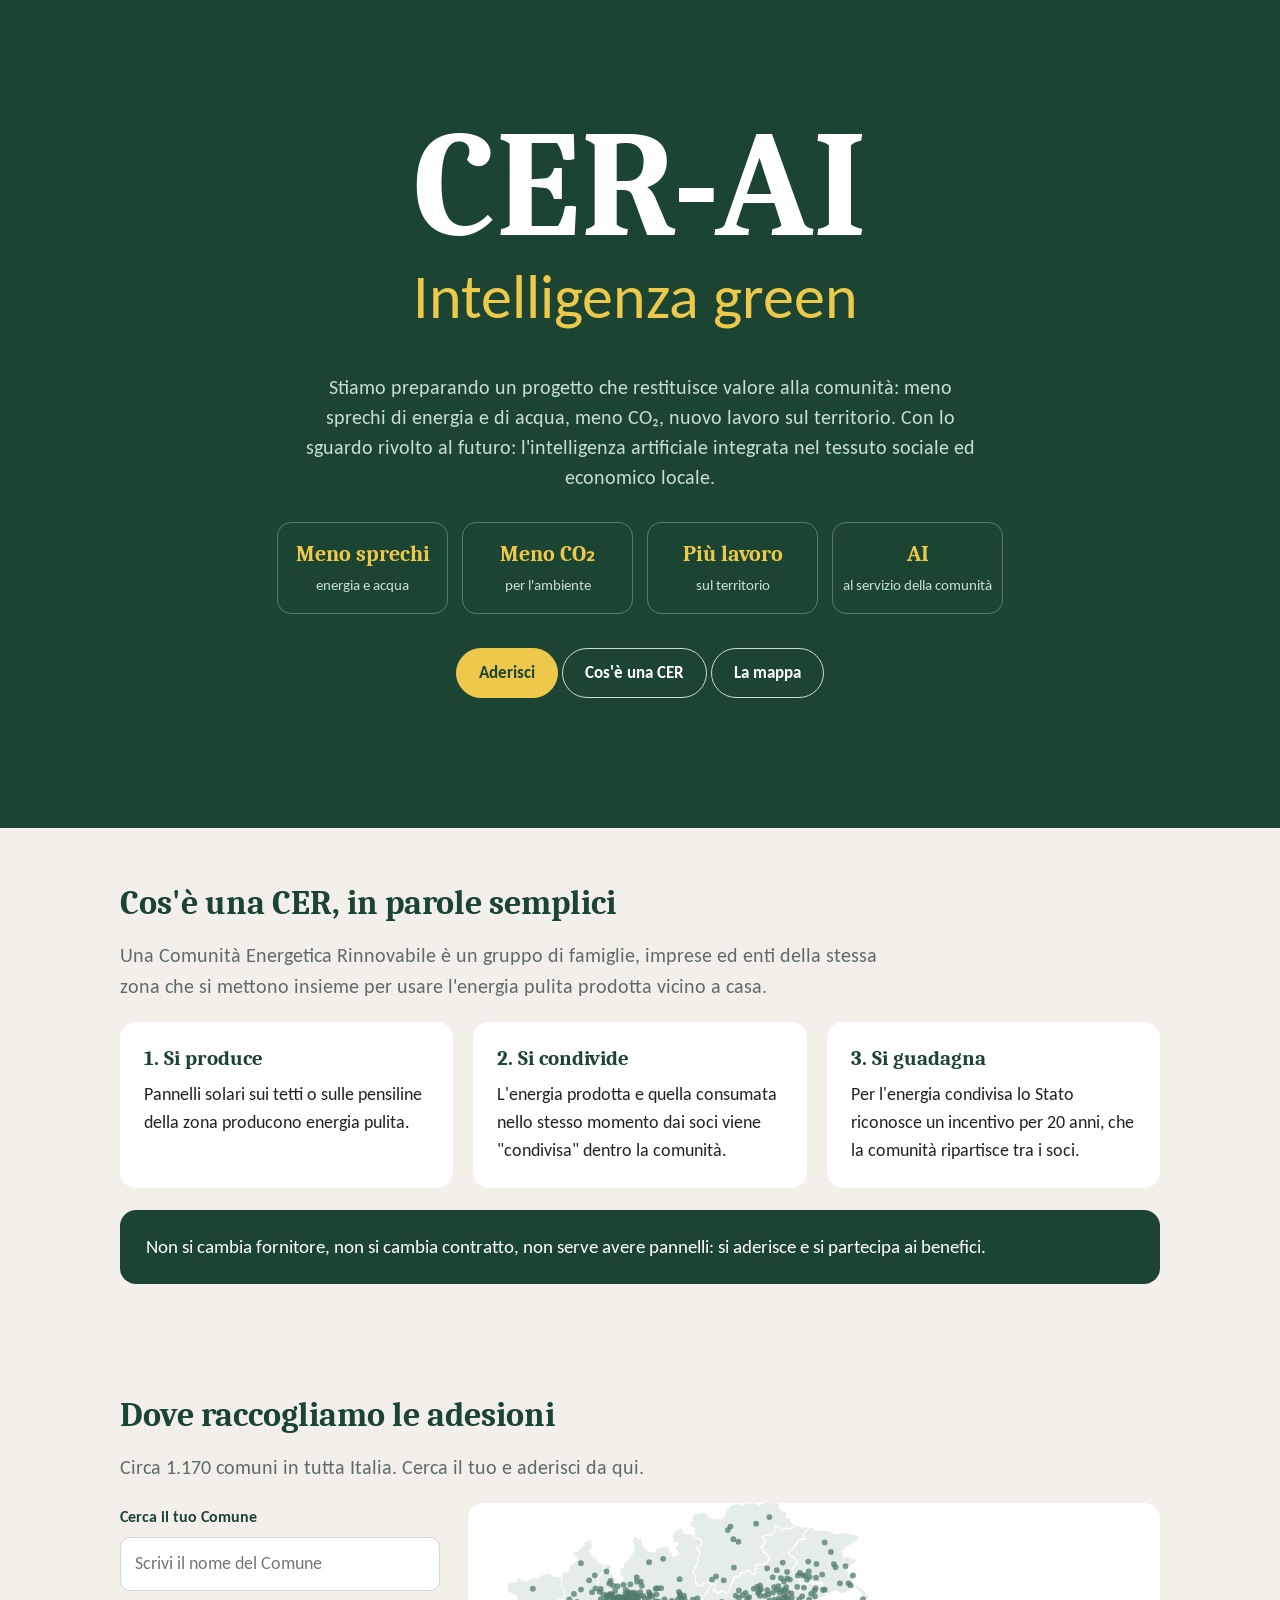
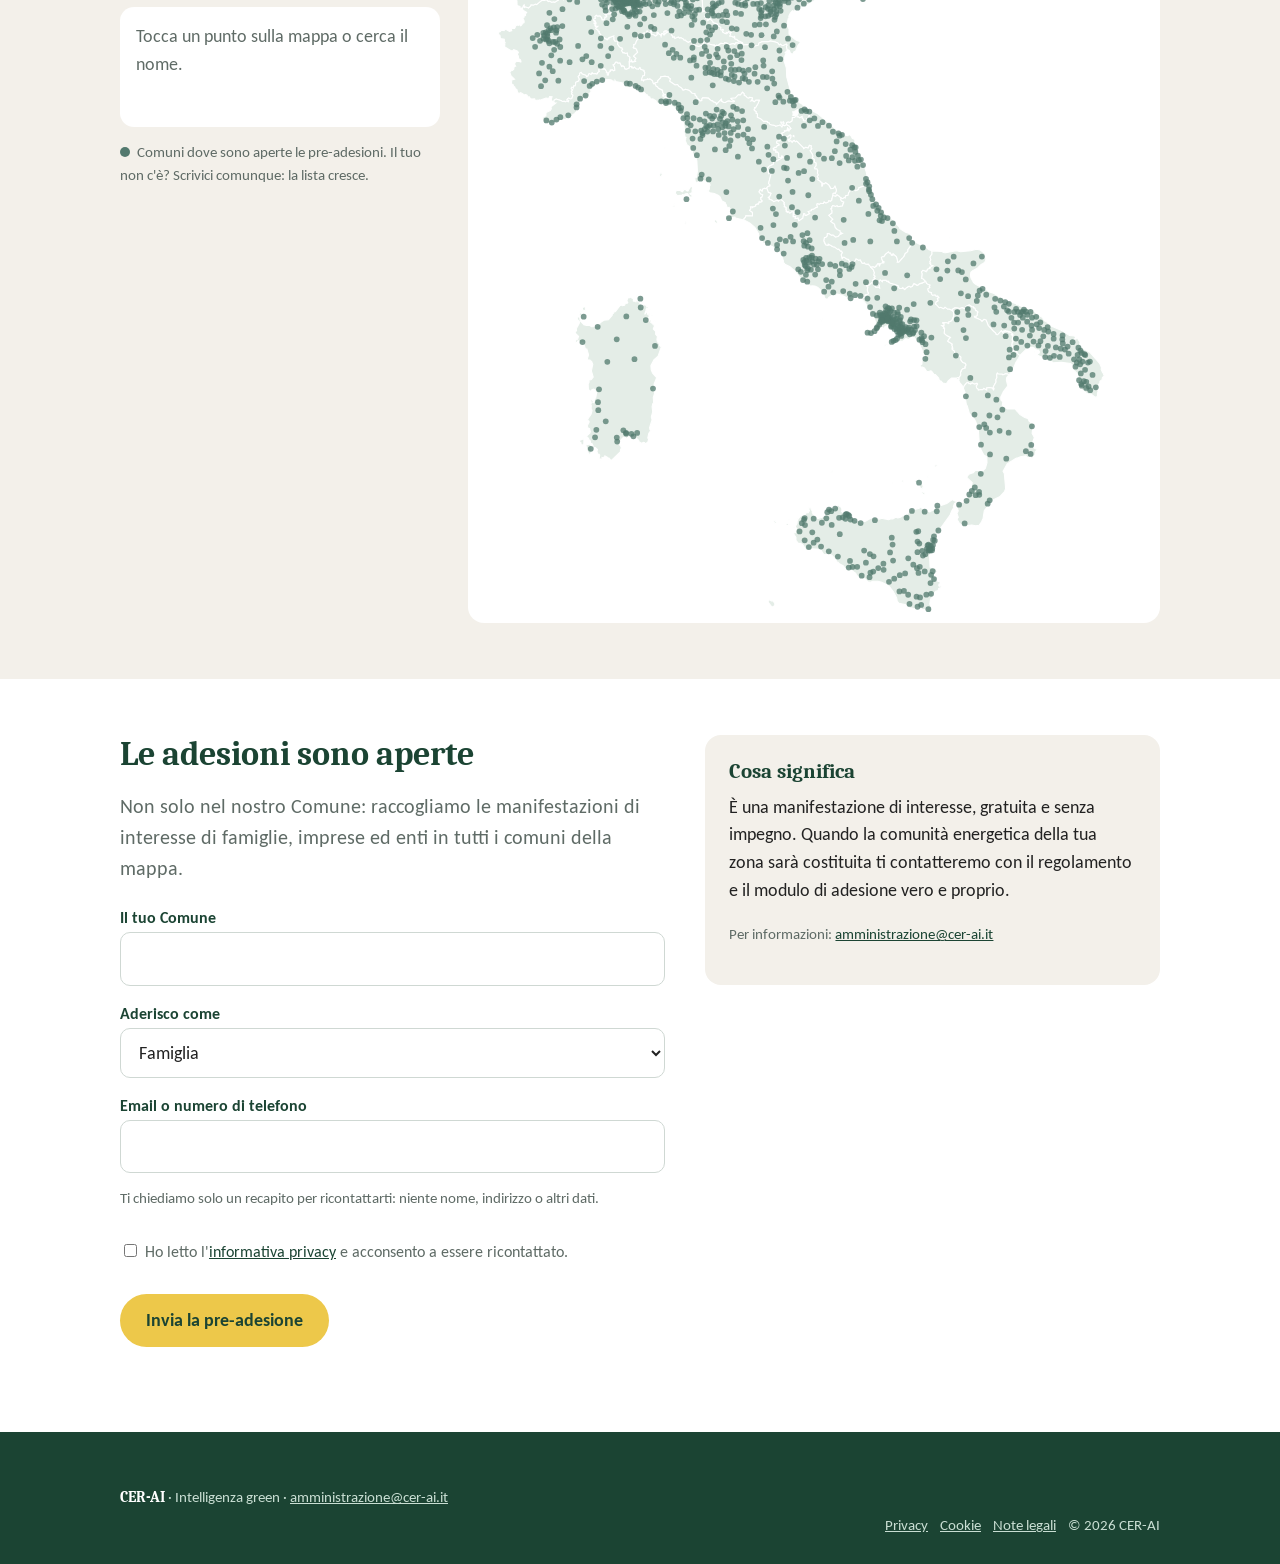
==== index.html @ dd2cf0e2 "Pagina di prelancio CER-AI con mappa e pre-adesione Co-Authored-By: Claude Opus 5.5 <noreply@anthrop" ====
<!doctype html>
<html lang="it">
<head>
<meta charset="utf-8">
<meta name="viewport" content="width=device-width, initial-scale=1">
<title>CER-AI · Intelligenza green</title>
<meta name="description" content="CER-AI · Intelligenza green: meno sprechi di energia e acqua, meno CO₂, lavoro sul territorio e intelligenza artificiale al servizio della comunità. Presto online.">
<link rel="stylesheet" href="style.css">
<link rel="icon" href="data:image/svg+xml,%3Csvg xmlns='http://www.w3.org/2000/svg' viewBox='0 0 64 64'%3E%3Crect width='64' height='64' rx='12' fill='%231B4433'/%3E%3Ctext x='32' y='42' font-family='Georgia' font-weight='700' font-size='26' fill='%23fff' text-anchor='middle'%3ECA%3C/text%3E%3C/svg%3E">
</head>
<body class="home">
<main><div>
<a class="brand" href="index.html"><b>CER-AI</b><span>Intelligenza green</span></a>
<p class="teaser">Stiamo preparando un progetto che restituisce valore alla comunità: meno sprechi di energia e di acqua, meno CO₂, nuovo lavoro sul territorio. Con lo sguardo rivolto al futuro: l'intelligenza artificiale integrata nel tessuto sociale ed economico locale.</p>
<div class="pillars">
<div><b>Meno sprechi</b><span>energia e acqua</span></div>
<div><b>Meno CO₂</b><span>per l'ambiente</span></div>
<div><b>Più lavoro</b><span>sul territorio</span></div>
<div><b>AI</b><span>al servizio della comunità</span></div>
</div>
<p style="margin-top:34px"><a class="pill on" href="#aderisci">Aderisci</a> <a class="pill" href="#cer">Cos'è una CER</a> <a class="pill" href="#mappa">La mappa</a></p>
</div></main>
<section id="cer" class="alt"><div class="wrap">
<h2 style="margin-top:0">Cos'è una CER, in parole semplici</h2>
<p class="lead">Una Comunità Energetica Rinnovabile è un gruppo di famiglie, imprese ed enti della stessa zona che si mettono insieme per usare l'energia pulita prodotta vicino a casa.</p>
<div class="grid3">
<div class="card"><h3>1. Si produce</h3>Pannelli solari sui tetti o sulle pensiline della zona producono energia pulita.</div>
<div class="card"><h3>2. Si condivide</h3>L'energia prodotta e quella consumata nello stesso momento dai soci viene "condivisa" dentro la comunità.</div>
<div class="card"><h3>3. Si guadagna</h3>Per l'energia condivisa lo Stato riconosce un incentivo per 20 anni, che la comunità ripartisce tra i soci.</div>
</div>
<div class="band">Non si cambia fornitore, non si cambia contratto, non serve avere pannelli: si aderisce e si partecipa ai benefici.</div>
</div></section>
<section id="mappa" class="alt"><div class="wrap">
<h2 style="margin-top:0">Dove raccogliamo le adesioni</h2>
<p class="lead">Circa 1.170 comuni in tutta Italia. Cerca il tuo e aderisci da qui.</p>
<div class="mapbox">
<div class="mapside">
<label for="cerca">Cerca il tuo Comune</label>
<input id="cerca" list="lista-comuni" placeholder="Scrivi il nome del Comune" autocomplete="off">
<datalist id="lista-comuni"></datalist>
<div id="esito" class="esito">Tocca un punto sulla mappa o cerca il nome.</div>
<p class="small" style="margin-top:14px"><span class="dot"></span> Comuni dove sono aperte le pre-adesioni. Il tuo non c'è? Scrivici comunque: la lista cresce.</p>
</div>
<svg id="italia" viewBox="40 20 860 1050" role="img" aria-label="Mappa dei comuni dove sono aperte le pre-adesioni"></svg>
</div>
</div></section>
<section id="aderisci"><div class="wrap contact">
<div>
<h2 style="margin-top:0">Le adesioni sono aperte</h2>
<p class="lead">Non solo nel nostro Comune: raccogliamo le manifestazioni di interesse di famiglie, imprese ed enti in tutti i comuni della mappa.</p>
<form id="adesioni" name="adesioni">
<div><label for="comune">Il tuo Comune</label><input id="comune" name="comune" required list="lista-comuni" autocomplete="off"></div>
<div><label for="tipo">Aderisco come</label><select id="tipo" name="tipo"><option>Famiglia</option><option>Impresa</option><option>Ente pubblico</option><option>Condominio</option><option>Altro</option></select></div>
<div><label for="contatto">Email o numero di telefono</label><input id="contatto" name="contatto" required pattern="^([^@\s]+@[^@\s]+\.[^@\s]+|\+?[0-9 ]{8,16})$" title="Inserisci un indirizzo email oppure un numero di telefono"></div>
<p class="small">Ti chiediamo solo un recapito per ricontattarti: niente nome, indirizzo o altri dati.</p>
<p class="small"><label style="font-weight:400;color:inherit"><input type="checkbox" name="privacy" required style="width:auto;margin-right:8px">Ho letto l'<a href="privacy.html">informativa privacy</a> e acconsento a essere ricontattato.</label></p>
<div><button class="btn" type="submit">Invia la pre-adesione</button></div>
<p id="esito-invio" class="small" aria-live="polite"></p>
</form>
</div>
<div><div class="card"><h3>Cosa significa</h3><p>È una manifestazione di interesse, gratuita e senza impegno. Quando la comunità energetica della tua zona sarà costituita ti contatteremo con il regolamento e il modulo di adesione vero e proprio.</p><p class="small">Per informazioni: <a href="mailto:amministrazione@cer-ai.it">amministrazione@cer-ai.it</a></p></div></div>
</div></section>
<footer><div class="wrap">
<div><b style="color:#fff;font-family:Caladea,Georgia,serif">CER-AI</b> · Intelligenza green · <a href="mailto:amministrazione@cer-ai.it">amministrazione@cer-ai.it</a></div>
<nav><a href="privacy.html">Privacy</a> <a href="cookie.html">Cookie</a> <a href="note-legali.html">Note legali</a><span>© 2026 CER-AI</span></nav>
</div></footer>
<script src="mappa.js" defer></script></body>
</html>
---- style.css ----
@font-face{font-family:Caladea;src:url(fonts/Caladea-Bold.ttf) format("truetype");font-weight:700;font-display:swap}
@font-face{font-family:Carlito;src:url(fonts/Carlito-Regular.ttf) format("truetype");font-weight:400;font-display:swap}
@font-face{font-family:Carlito;src:url(fonts/Carlito-Bold.ttf) format("truetype");font-weight:700;font-display:swap}
:root{--verde:#1B4433;--verde-medio:#52796E;--giallo:#EDC84A;--crema:#F3F0EA;--chiaro:#C9DED3;--ink:#222;--grigio:#5f6b66}
*{box-sizing:border-box}
html{scroll-behavior:smooth}
body{margin:0;background:#fff;color:var(--ink);font-family:Carlito,"Segoe UI",Arial,sans-serif;font-size:18px;line-height:1.55;min-height:100vh;display:flex;flex-direction:column}
main{flex:1}
a{color:var(--verde)}
.wrap{max-width:1080px;margin:0 auto;padding:0 20px}
h1,h2,h3{font-family:Caladea,Georgia,serif;color:var(--verde);line-height:1.15;margin:0 0 .5em}
h1{font-size:clamp(32px,5vw,50px)}
h2{font-size:clamp(26px,3.6vw,34px);margin-top:1.2em}
h3{font-size:21px}
p{margin:0 0 1em}
.lead{color:var(--grigio);font-size:20px;max-width:760px}

/* marchio: nome e slogan della stessa larghezza */
.brand{display:inline-flex;flex-direction:column;text-decoration:none;line-height:1}
.brand b{font-family:Caladea,Georgia,serif;color:#fff;letter-spacing:.5px}
.brand span{color:var(--giallo)}
.brand.sm b{font-size:30px}
.brand.sm span{font-size:12.4px;margin-top:2px}

/* home */
.home{background:#fff;display:flex;flex-direction:column;min-height:100vh}
.home main{background:var(--verde);color:var(--chiaro);display:flex;align-items:center;justify-content:center;text-align:center;padding:70px 20px;min-height:92vh}
.home .brand b{font-size:clamp(76px,15vw,150px)}
.home .brand span{font-size:clamp(31px,6.2vw,62px);margin-top:4px}
.home .brand{align-items:flex-start}
.home nav{margin-top:56px;display:flex;flex-wrap:wrap;gap:12px;justify-content:center}
.pill{display:inline-block;border:1.5px solid var(--chiaro);color:#fff;text-decoration:none;padding:11px 22px;border-radius:999px;font-weight:700;font-size:17px}
.pill:hover,.pill.on{background:var(--giallo);border-color:var(--giallo);color:var(--verde)}

/* pagine interne */
header.top{background:var(--verde)}
header.top .wrap{display:flex;align-items:center;justify-content:space-between;gap:16px;padding-top:16px;padding-bottom:16px}
header.top nav{display:flex;flex-wrap:wrap;gap:6px 18px}
header.top nav a{color:var(--chiaro);text-decoration:none;font-size:16px}
header.top nav a:hover,header.top nav a.on{color:var(--giallo)}
.menu-btn{display:none;background:none;border:1.5px solid var(--chiaro);color:#fff;border-radius:8px;padding:6px 12px;font:inherit;font-size:15px}
.hero{background:var(--verde);color:var(--chiaro);padding:30px 0 56px}
.hero h1{color:#fff}
.hero .tag{color:var(--giallo);font-weight:700;letter-spacing:.08em;text-transform:uppercase;font-size:14px;margin-bottom:8px}
section{padding:56px 0}
section.alt{background:var(--crema)}
.grid3{display:grid;grid-template-columns:repeat(3,1fr);gap:20px}
.grid4{display:grid;grid-template-columns:repeat(4,1fr);gap:18px}
.grid2{display:grid;grid-template-columns:repeat(2,1fr);gap:22px}
.card{background:var(--crema);border-radius:16px;padding:24px}
section.alt .card{background:#fff}
.card ul{margin:0;padding-left:18px}
.band{background:var(--verde);color:#fff;border-radius:16px;padding:22px 26px;margin-top:22px;font-size:19px}
.flow{display:grid;grid-template-columns:1fr auto 1fr auto 1fr;gap:12px;align-items:center;margin-bottom:16px}
.node{border-radius:14px;padding:18px;text-align:center;min-height:118px;display:flex;flex-direction:column;justify-content:center}
.node b{font-family:Caladea,Georgia,serif;font-size:20px;display:block;margin-bottom:4px}
.n1{background:var(--verde-medio);color:#fff}.n2{background:var(--giallo);color:var(--verde)}.n3{background:var(--verde);color:#fff}.n3 b{color:var(--giallo)}
.arrow{color:var(--verde-medio);font-size:28px;font-weight:700;text-align:center}
.stat b{display:block;font-family:Caladea,Georgia,serif;font-size:40px;color:var(--verde)}
.stat span{color:var(--grigio)}
.steps{counter-reset:s;display:grid;grid-template-columns:repeat(2,1fr);gap:22px 40px}
.step{display:flex;gap:16px;align-items:flex-start}
.step:before{counter-increment:s;content:counter(s);flex:0 0 46px;height:46px;border-radius:50%;background:var(--giallo);color:var(--verde);font-weight:700;font-size:20px;display:flex;align-items:center;justify-content:center}
.step p{margin:2px 0 0;color:var(--grigio)}
.btn{display:inline-block;background:var(--giallo);color:var(--verde);font-weight:700;padding:13px 26px;border-radius:999px;text-decoration:none;border:0;cursor:pointer;font:inherit;font-weight:700}
form{display:grid;gap:14px;max-width:640px}
label{font-weight:700;font-size:16px;color:var(--verde)}
input,textarea,select{width:100%;font:inherit;padding:12px 14px;border:1px solid #cfd8d3;border-radius:10px;background:#fff;color:var(--ink)}
textarea{min-height:130px}
.hidden{display:none}
.contact{display:grid;grid-template-columns:1.2fr 1fr;gap:40px}
.small{font-size:15px;color:var(--grigio)}
.legal h2{font-size:24px}
.legal{max-width:820px}

footer{background:var(--verde);color:var(--chiaro);padding:26px 0;font-size:15px}

footer .wrap{display:flex;justify-content:space-between;gap:12px 20px;flex-wrap:wrap;align-items:center}
footer a{color:var(--chiaro)}
footer a:hover{color:var(--giallo)}
footer nav{display:flex;gap:16px;flex-wrap:wrap}

@media (max-width:860px){
  .grid3,.grid4,.grid2,.steps,.contact{grid-template-columns:1fr}
  .flow{grid-template-columns:1fr}
  .arrow{transform:rotate(90deg)}
  header.top nav{display:none;width:100%;flex-direction:column;gap:10px;padding-top:12px}
  header.top nav.open{display:flex}
  header.top .wrap{flex-wrap:wrap}
  .menu-btn{display:block}
  section{padding:44px 0}
}

.home .teaser{max-width:680px;margin:44px auto 0;font-size:20px;color:var(--chiaro);line-height:1.5}
.home .pillars{display:grid;grid-template-columns:repeat(4,1fr);gap:14px;max-width:760px;margin:30px auto 0}
.home .pillars div{border:1px solid rgba(201,222,211,.35);border-radius:14px;padding:14px 10px}
.home .pillars b{display:block;font-family:Caladea,Georgia,serif;color:var(--giallo);font-size:22px}
.home .pillars span{font-size:15px;color:var(--chiaro)}
.home .soon{margin:34px 0 14px;font-size:22px;color:#fff}
@media (max-width:860px){.home .pillars{grid-template-columns:repeat(2,1fr)}.home .teaser{font-size:18px}}

/* mappa */
.mapbox{display:grid;grid-template-columns:320px 1fr;gap:28px;align-items:start}
.mapside input{margin-top:6px}
.esito{margin-top:16px;background:#fff;border-radius:14px;padding:16px;min-height:120px;color:var(--grigio)}
.esito b{display:block;font-family:Caladea,Georgia,serif;font-size:24px;color:var(--verde)}
.esito span{display:block;margin:4px 0 14px;font-size:15px}
#italia{width:100%;max-height:720px;background:#fff;border-radius:16px}
#italia .reg{fill:#E4EDE7;stroke:#fff;stroke-width:1.5}
#italia .pt{fill:var(--verde-medio);opacity:.75;cursor:pointer;transition:r .15s}
#italia .pt:hover{fill:var(--verde);opacity:1}
#italia .pt.on{fill:var(--giallo);stroke:var(--verde);stroke-width:2.5;opacity:1;r:9}
.dot{display:inline-block;width:10px;height:10px;border-radius:50%;background:var(--verde-medio);margin-right:4px}
@media (max-width:860px){.mapbox{grid-template-columns:1fr}#italia{max-height:520px}}
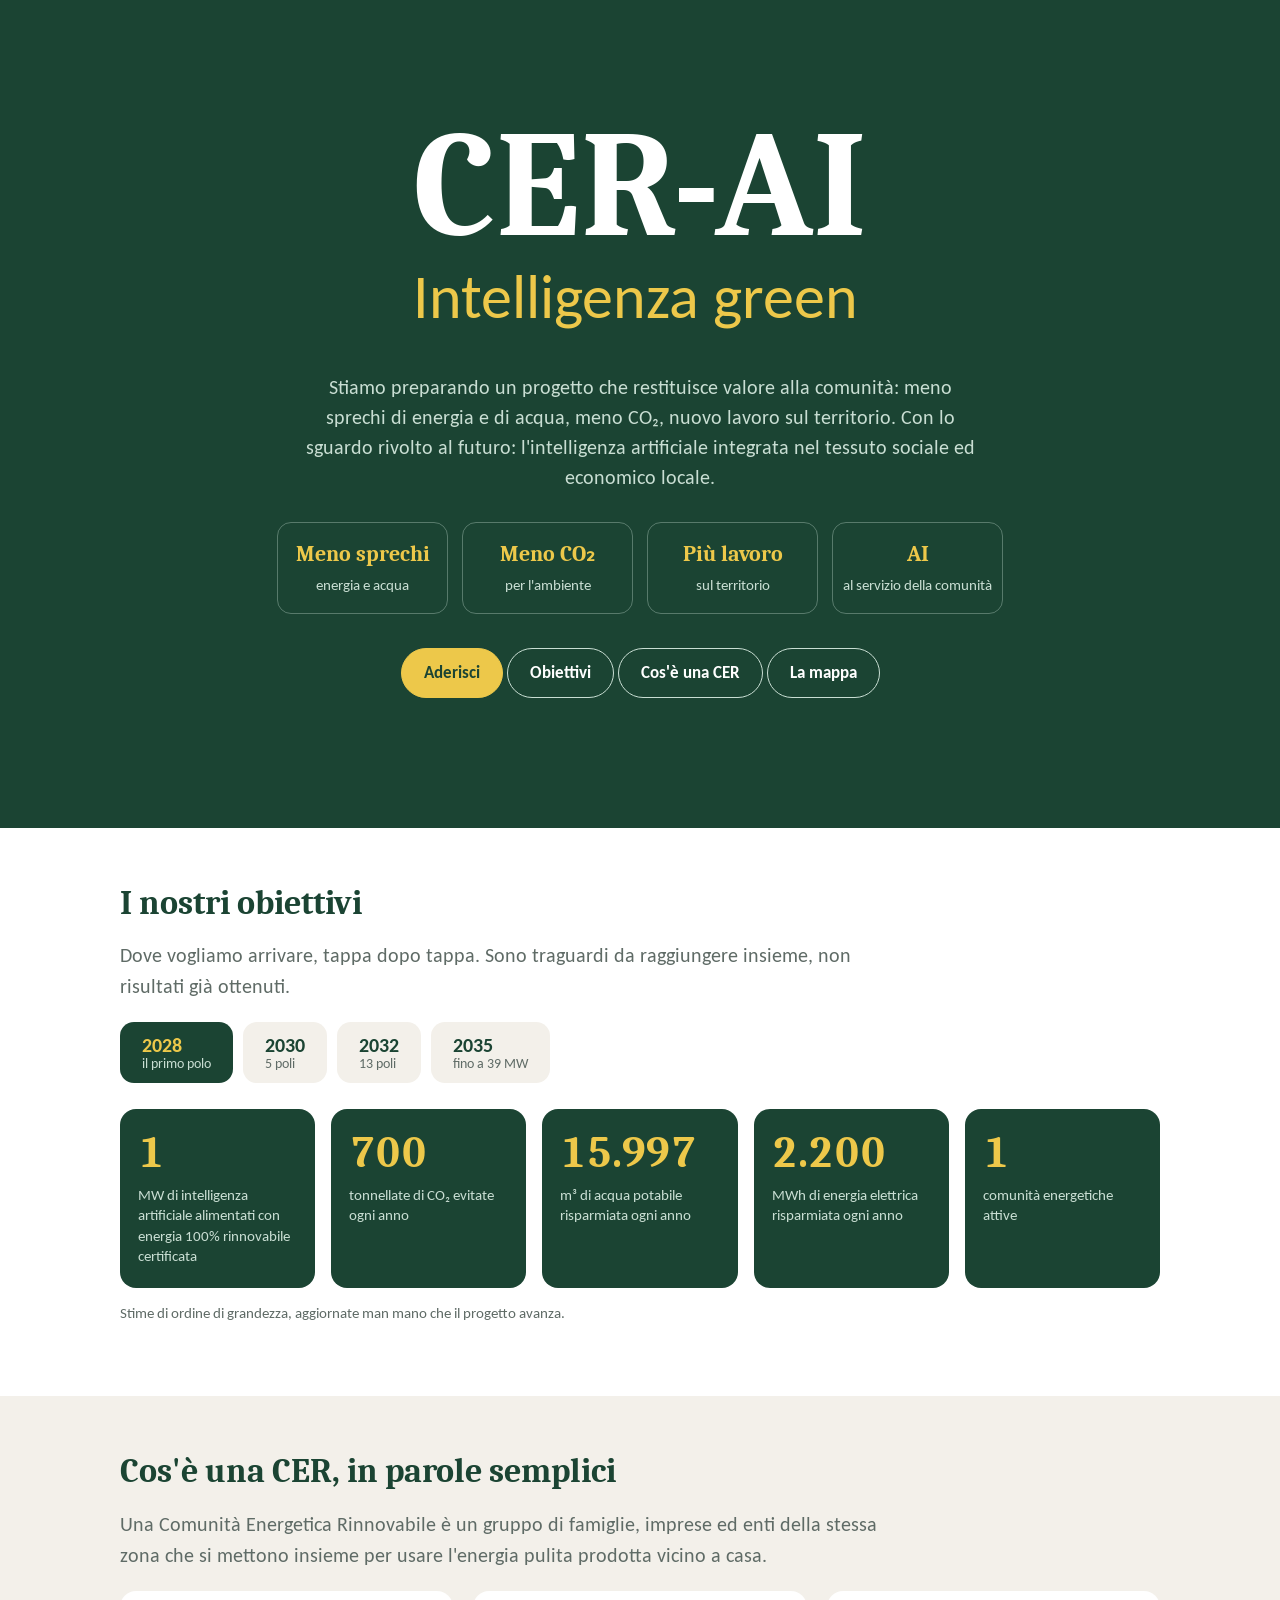
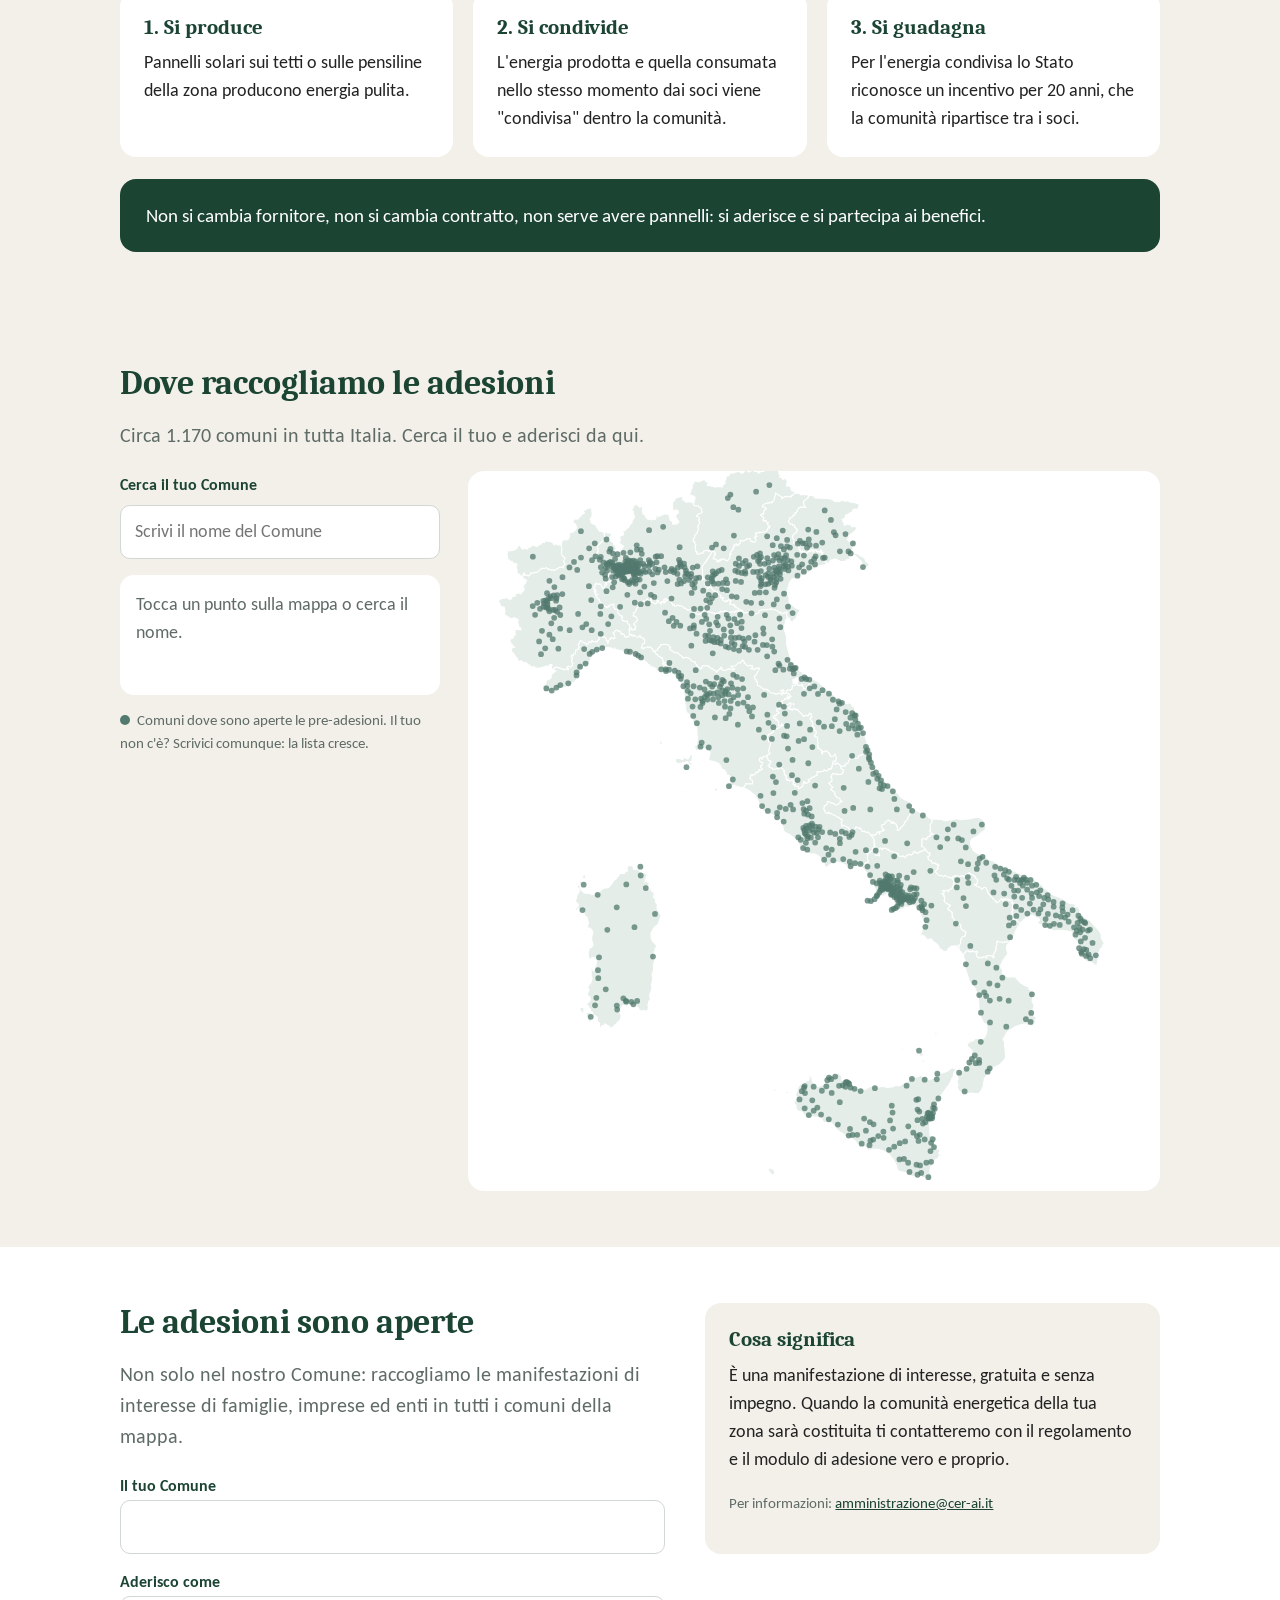
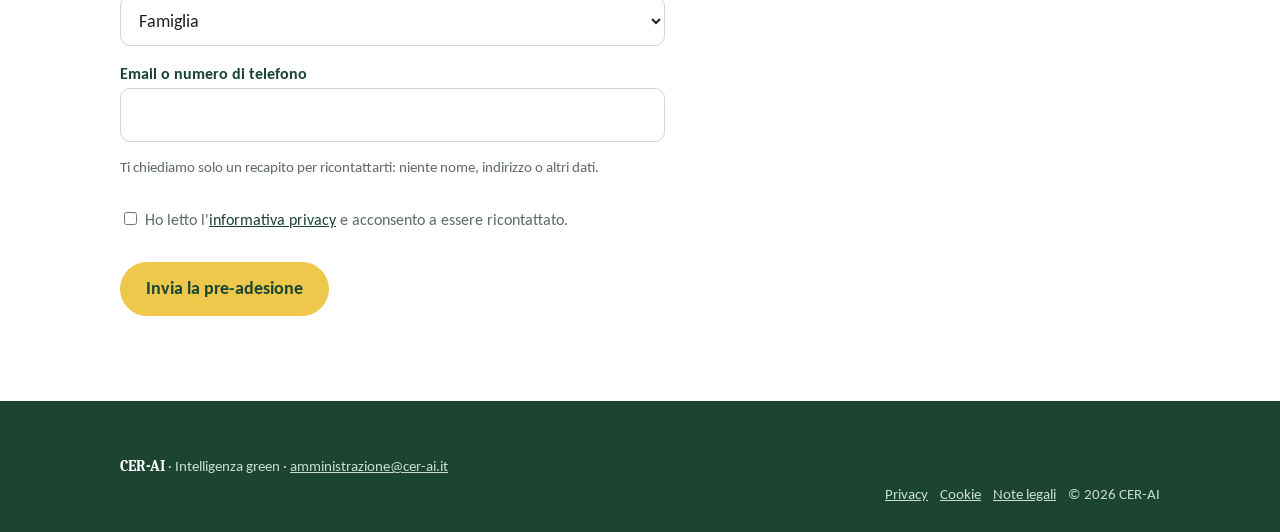
==== commit 11fc5b20: "Sezione obiettivi con contatori per tappe Co-Authored-By: Claude Opus 5.5 <noreply@anthropic.com> Cl" ====
--- a/index.html
+++ b/index.html
@@ -18,8 +18,26 @@
 <div><b>Più lavoro</b><span>sul territorio</span></div>
 <div><b>AI</b><span>al servizio della comunità</span></div>
 </div>
-<p style="margin-top:34px"><a class="pill on" href="#aderisci">Aderisci</a> <a class="pill" href="#cer">Cos'è una CER</a> <a class="pill" href="#mappa">La mappa</a></p>
+<p style="margin-top:34px"><a class="pill on" href="#aderisci">Aderisci</a> <a class="pill" href="#obiettivi">Obiettivi</a> <a class="pill" href="#cer">Cos'è una CER</a> <a class="pill" href="#mappa">La mappa</a></p>
 </div></main>
+<section id="obiettivi"><div class="wrap">
+<h2 style="margin-top:0">I nostri obiettivi</h2>
+<p class="lead">Dove vogliamo arrivare, tappa dopo tappa. Sono traguardi da raggiungere insieme, non risultati già ottenuti.</p>
+<div class="tappe" role="tablist" aria-label="Tappe">
+<button role="tab" data-t="0" class="on">2028<span>il primo polo</span></button>
+<button role="tab" data-t="1">2030<span>5 poli</span></button>
+<button role="tab" data-t="2">2032<span>13 poli</span></button>
+<button role="tab" data-t="3">2035<span>fino a 39 MW</span></button>
+</div>
+<div class="counters">
+<div class="ctr"><b data-v="1,5,13,39">1</b><span>MW di intelligenza artificiale alimentati con energia 100% rinnovabile certificata</span></div>
+<div class="ctr"><b data-v="700,3400,8800,20400">700</b><span>tonnellate di CO₂ evitate ogni anno</span></div>
+<div class="ctr"><b data-v="16000,80000,209000,627000">16.000</b><span>m³ di acqua potabile risparmiata ogni anno</span></div>
+<div class="ctr"><b data-v="2200,11200,29000,87100">2.200</b><span>MWh di energia elettrica risparmiata ogni anno</span></div>
+<div class="ctr"><b data-v="1,5,13,13">1</b><span>comunità energetiche attive</span></div>
+</div>
+<p class="small">Stime di ordine di grandezza, aggiornate man mano che il progetto avanza.</p>
+</div></section>
 <section id="cer" class="alt"><div class="wrap">
 <h2 style="margin-top:0">Cos'è una CER, in parole semplici</h2>
 <p class="lead">Una Comunità Energetica Rinnovabile è un gruppo di famiglie, imprese ed enti della stessa zona che si mettono insieme per usare l'energia pulita prodotta vicino a casa.</p>
--- a/style.css
+++ b/style.css
@@ -112,3 +112,15 @@
 #italia .pt.on{fill:var(--giallo);stroke:var(--verde);stroke-width:2.5;opacity:1;r:9}
 .dot{display:inline-block;width:10px;height:10px;border-radius:50%;background:var(--verde-medio);margin-right:4px}
 @media (max-width:860px){.mapbox{grid-template-columns:1fr}#italia{max-height:520px}}
+
+/* obiettivi */
+.tappe{display:flex;flex-wrap:wrap;gap:10px;margin:8px 0 26px}
+.tappe button{font:inherit;font-weight:700;font-size:20px;color:var(--verde);background:var(--crema);border:2px solid transparent;border-radius:14px;padding:10px 20px;cursor:pointer;text-align:left;line-height:1.1}
+.tappe button span{display:block;font-weight:400;font-size:14px;color:var(--grigio)}
+.tappe button.on{background:var(--verde);color:var(--giallo)}
+.tappe button.on span{color:var(--chiaro)}
+.counters{display:grid;grid-template-columns:repeat(5,1fr);gap:16px;margin-bottom:14px}
+.ctr{background:var(--verde);color:var(--chiaro);border-radius:16px;padding:22px 18px}
+.ctr b{display:block;font-family:Caladea,Georgia,serif;font-size:clamp(30px,3.4vw,44px);color:var(--giallo);line-height:1.05;font-variant-numeric:tabular-nums}
+.ctr span{display:block;margin-top:8px;font-size:15px;line-height:1.35}
+@media (max-width:860px){.counters{grid-template-columns:repeat(2,1fr)}.counters .ctr:last-child{grid-column:1/-1}}
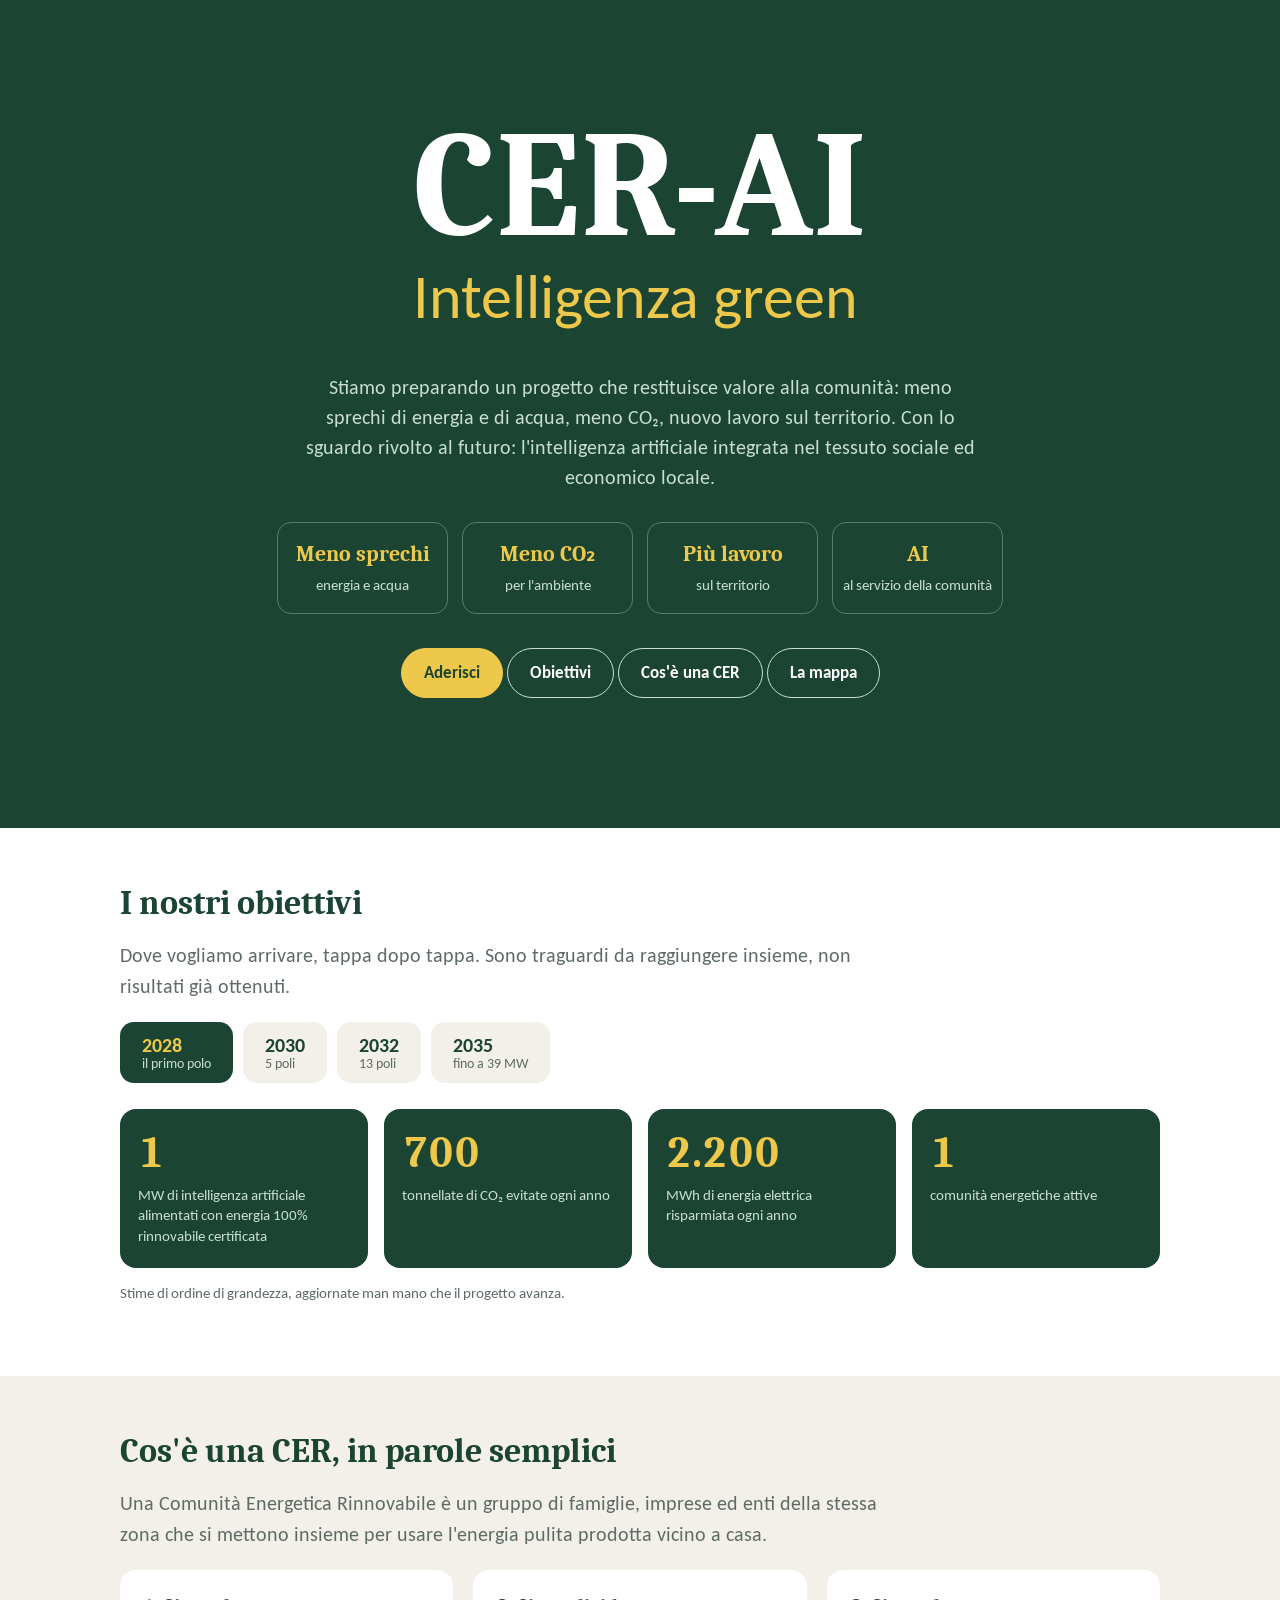
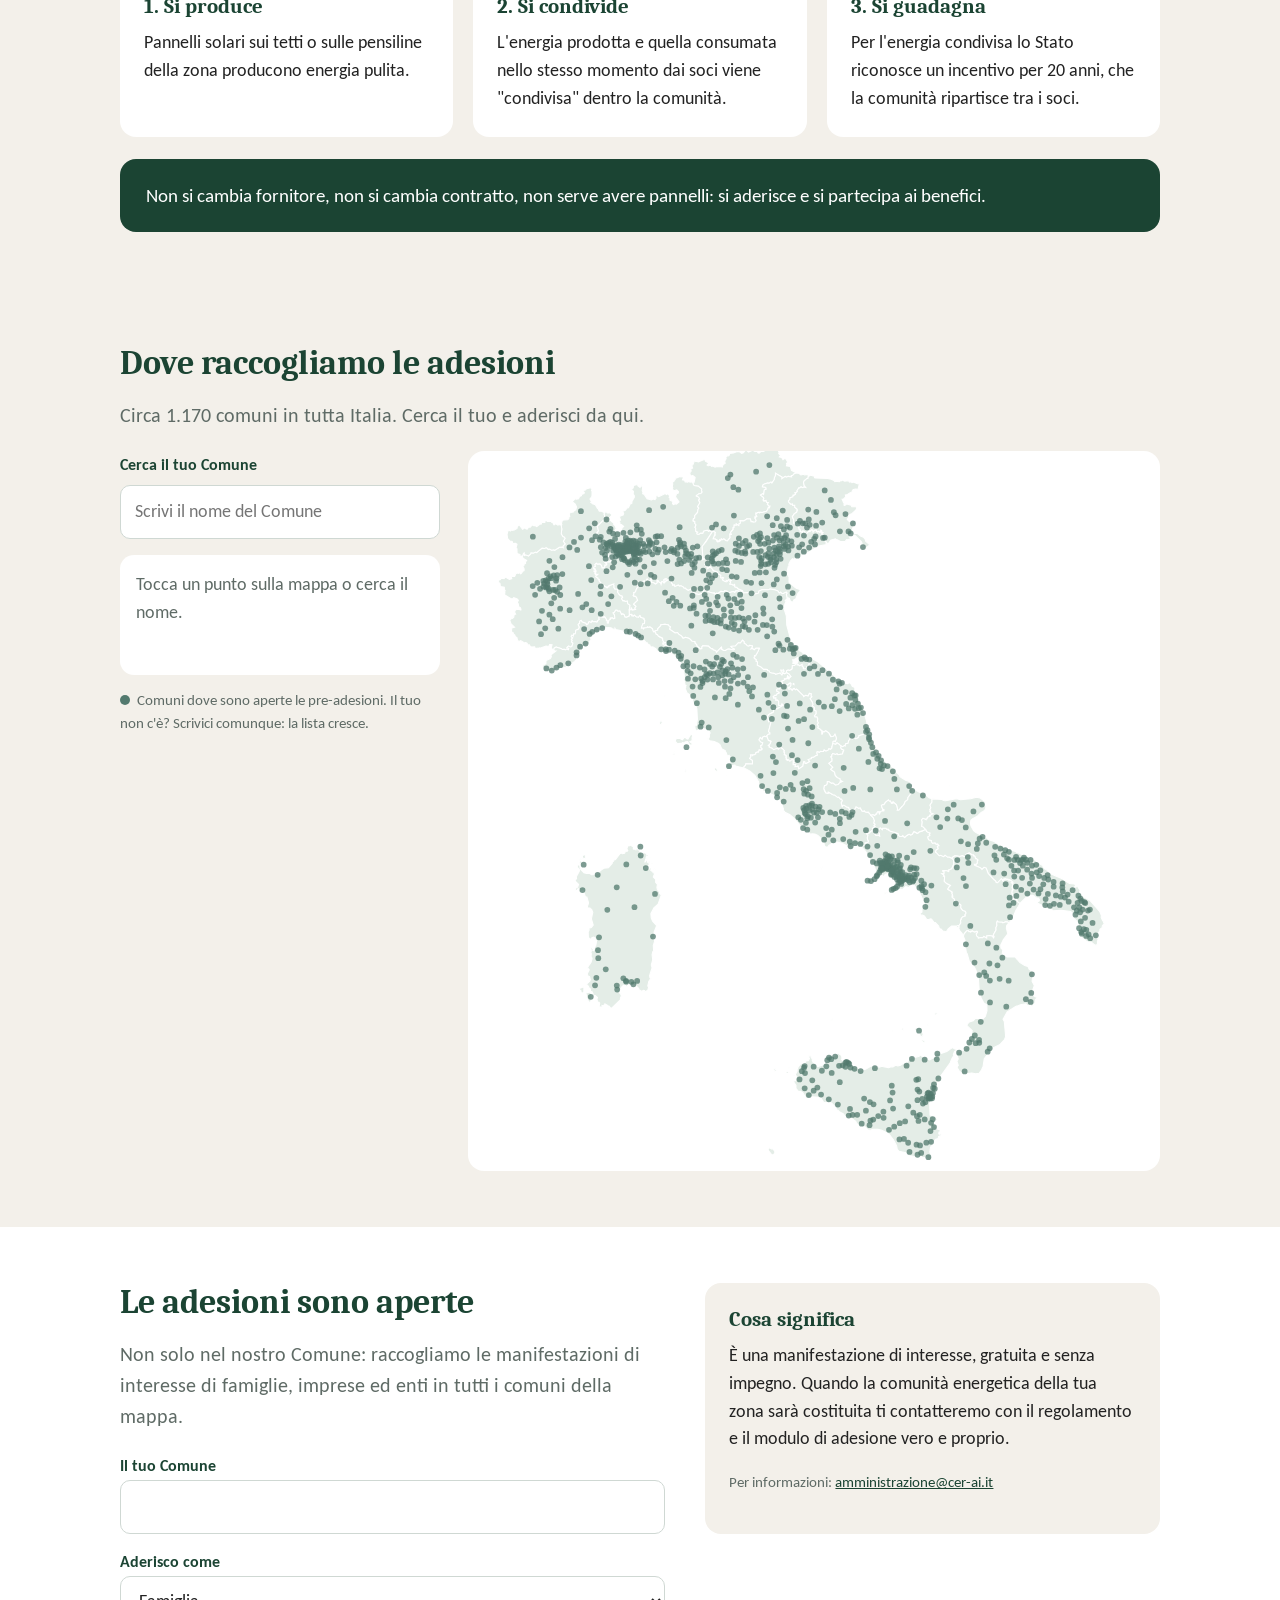
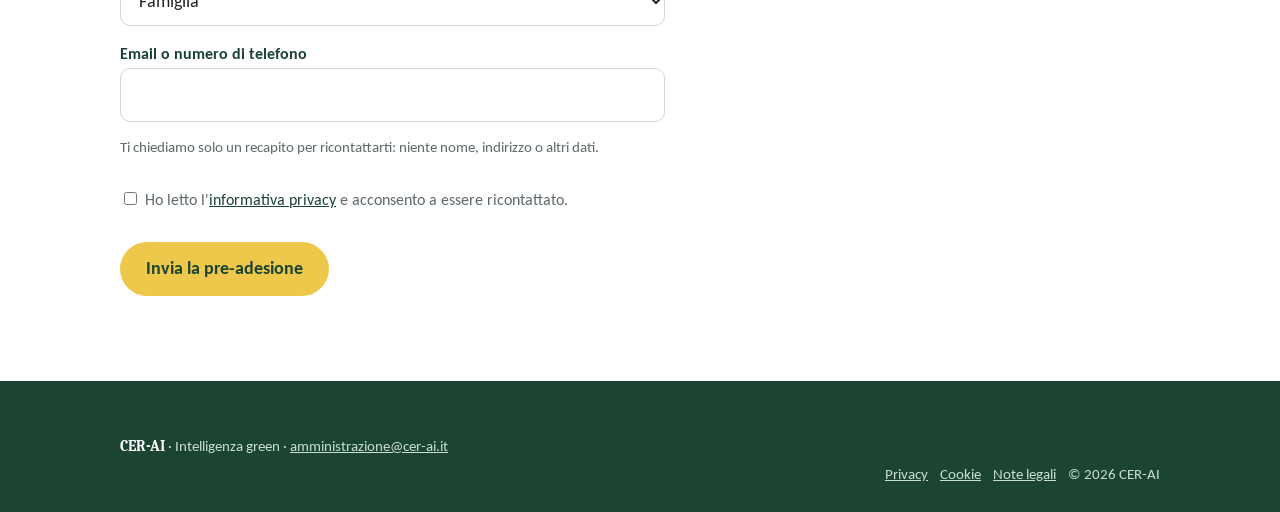
==== commit a1245238: "Tolto il contatore dell'acqua Co-Authored-By: Claude Opus 5.5 <noreply@anthropic.com> Claude-Session" ====
--- a/index.html
+++ b/index.html
@@ -32,7 +32,6 @@
 <div class="counters">
 <div class="ctr"><b data-v="1,5,13,39">1</b><span>MW di intelligenza artificiale alimentati con energia 100% rinnovabile certificata</span></div>
 <div class="ctr"><b data-v="700,3400,8800,20400">700</b><span>tonnellate di CO₂ evitate ogni anno</span></div>
-<div class="ctr"><b data-v="16000,80000,209000,627000">16.000</b><span>m³ di acqua potabile risparmiata ogni anno</span></div>
 <div class="ctr"><b data-v="2200,11200,29000,87100">2.200</b><span>MWh di energia elettrica risparmiata ogni anno</span></div>
 <div class="ctr"><b data-v="1,5,13,13">1</b><span>comunità energetiche attive</span></div>
 </div>
--- a/style.css
+++ b/style.css
@@ -119,8 +119,8 @@
 .tappe button span{display:block;font-weight:400;font-size:14px;color:var(--grigio)}
 .tappe button.on{background:var(--verde);color:var(--giallo)}
 .tappe button.on span{color:var(--chiaro)}
-.counters{display:grid;grid-template-columns:repeat(5,1fr);gap:16px;margin-bottom:14px}
+.counters{display:grid;grid-template-columns:repeat(4,1fr);gap:16px;margin-bottom:14px}
 .ctr{background:var(--verde);color:var(--chiaro);border-radius:16px;padding:22px 18px}
 .ctr b{display:block;font-family:Caladea,Georgia,serif;font-size:clamp(30px,3.4vw,44px);color:var(--giallo);line-height:1.05;font-variant-numeric:tabular-nums}
 .ctr span{display:block;margin-top:8px;font-size:15px;line-height:1.35}
-@media (max-width:860px){.counters{grid-template-columns:repeat(2,1fr)}.counters .ctr:last-child{grid-column:1/-1}}
+@media (max-width:860px){.counters{grid-template-columns:repeat(2,1fr)}}
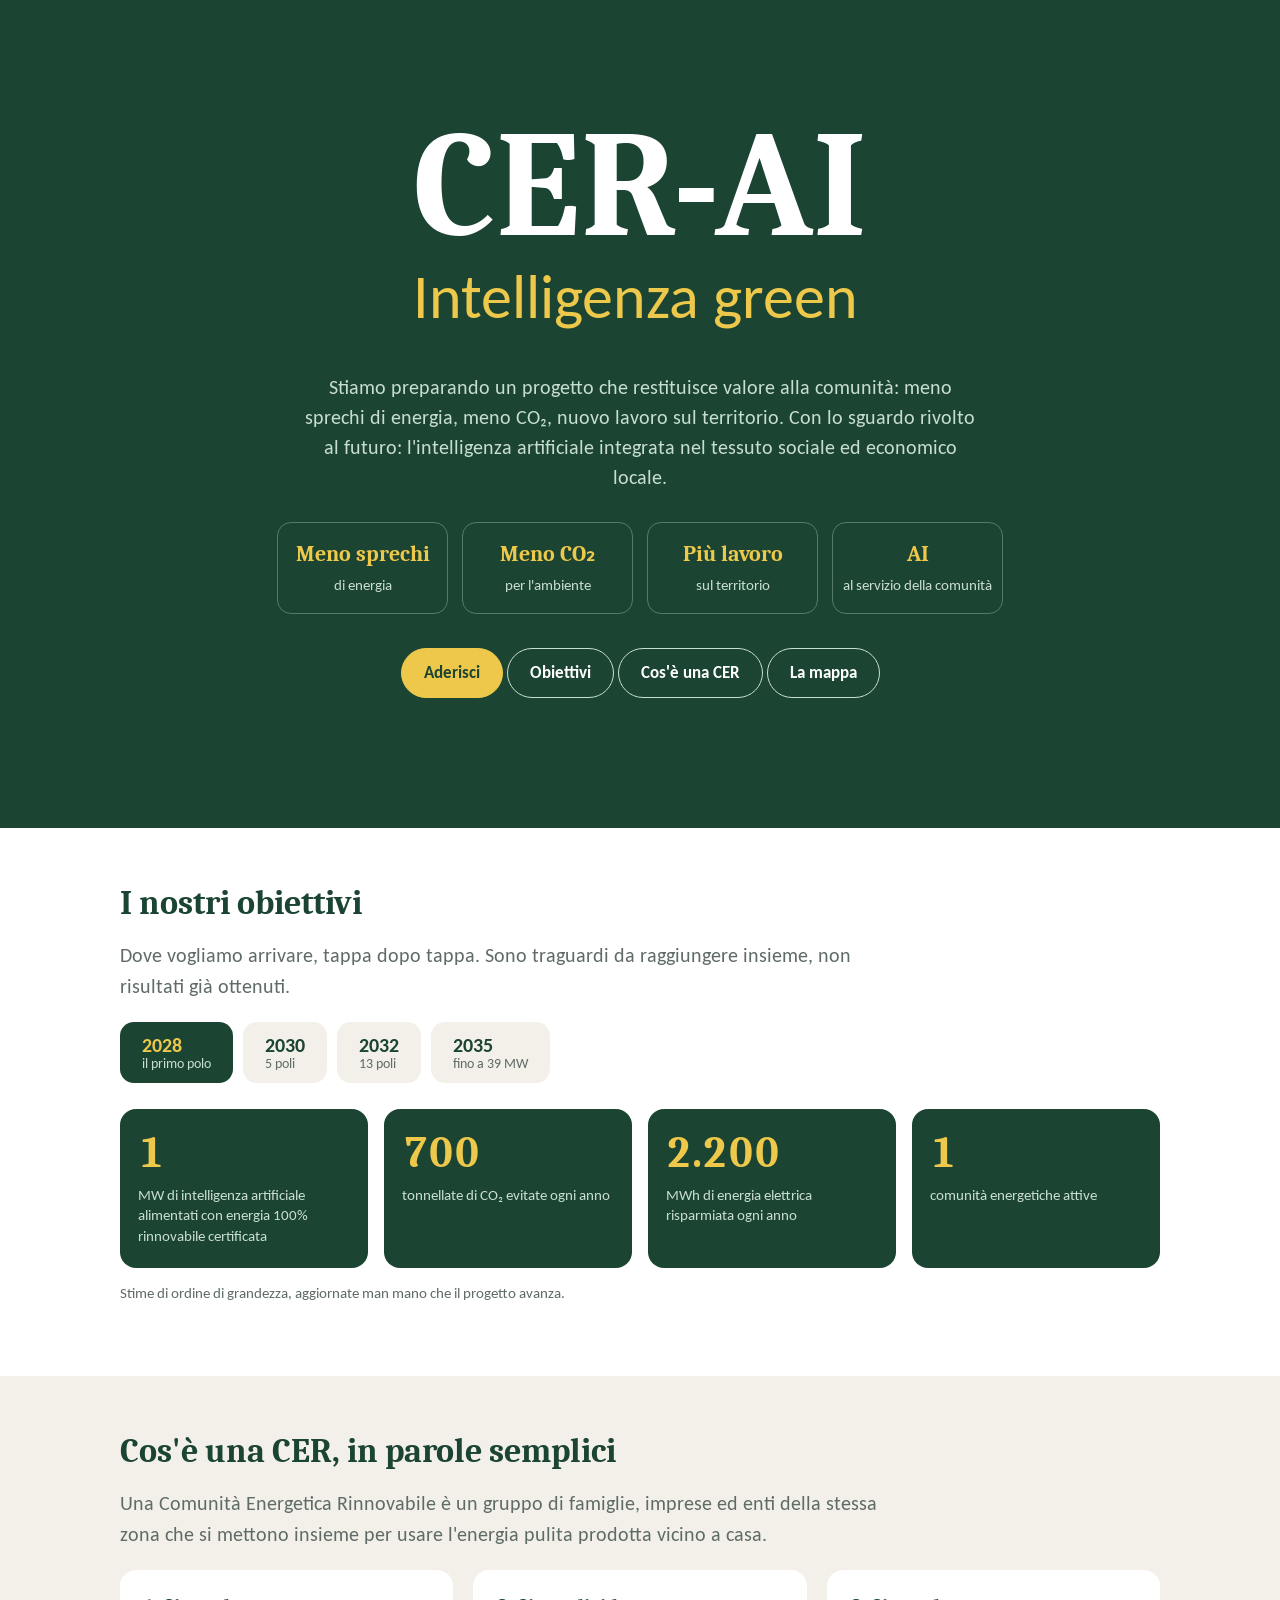
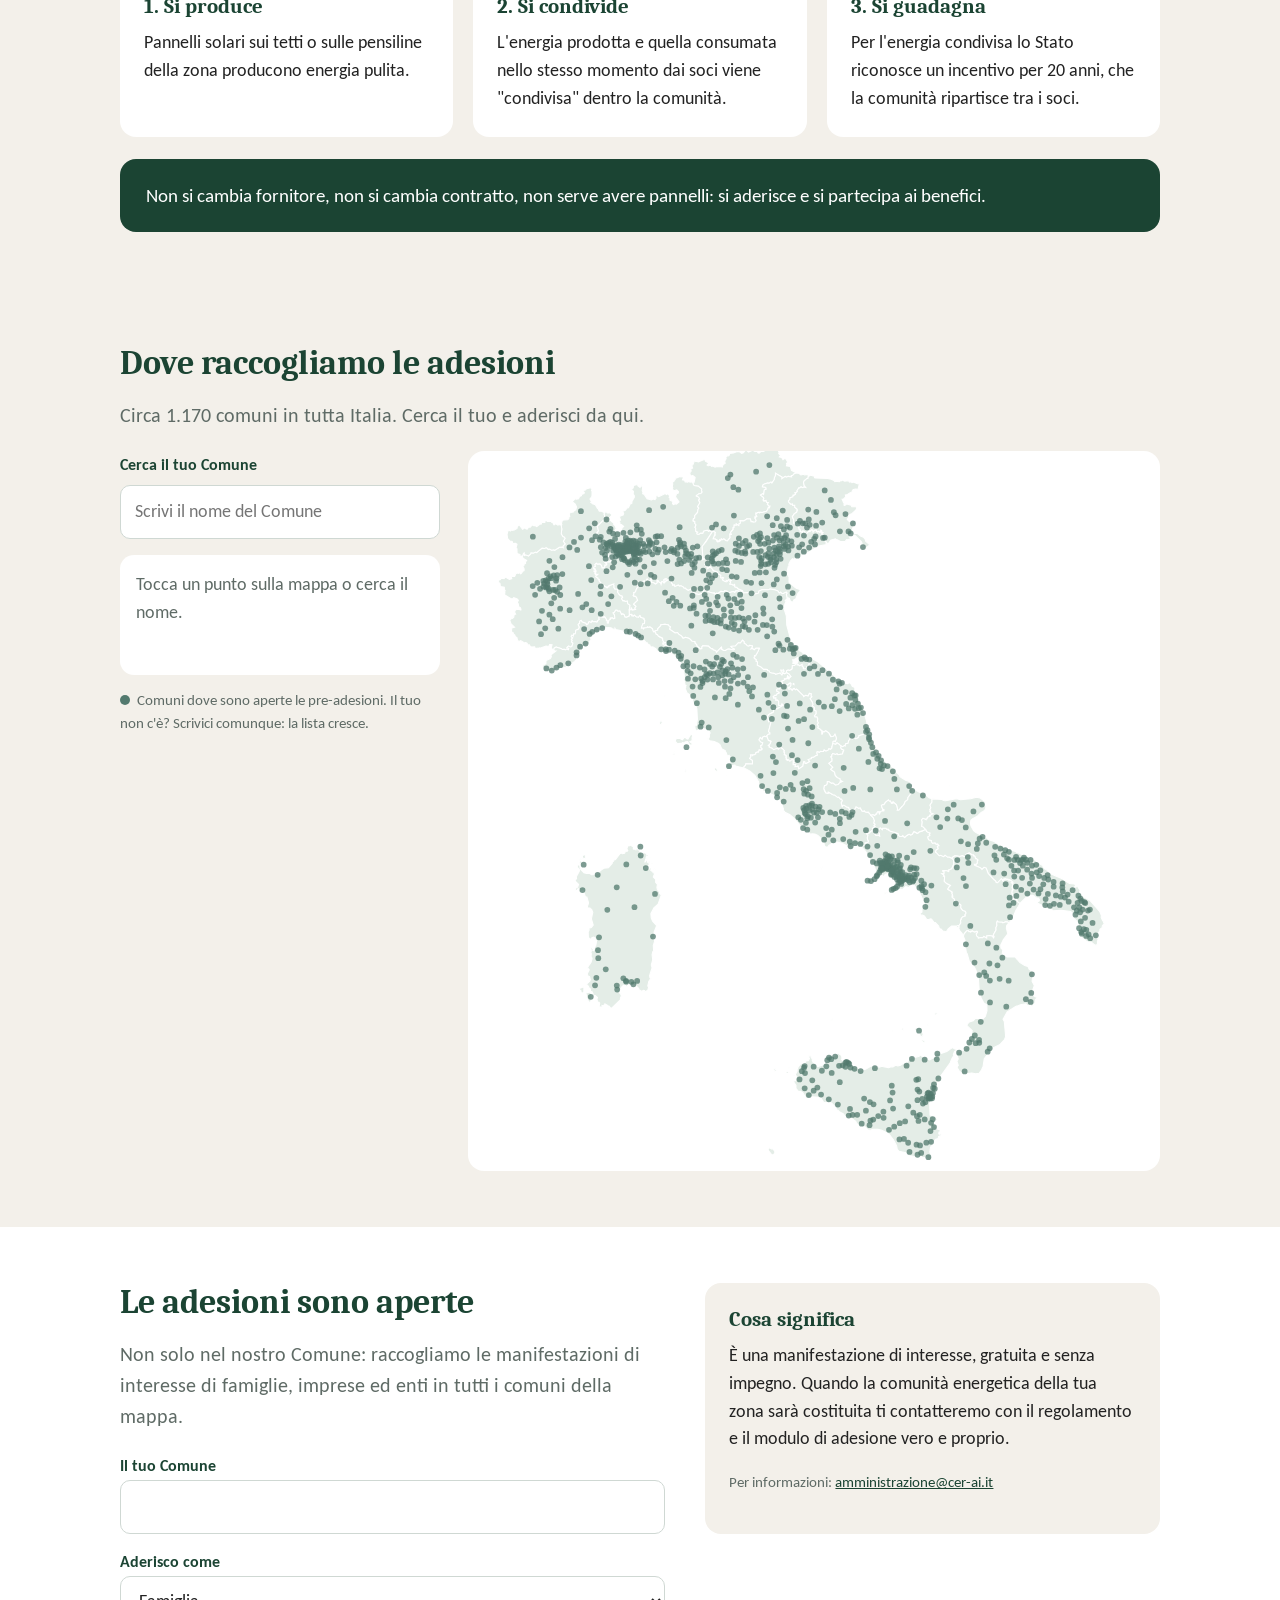
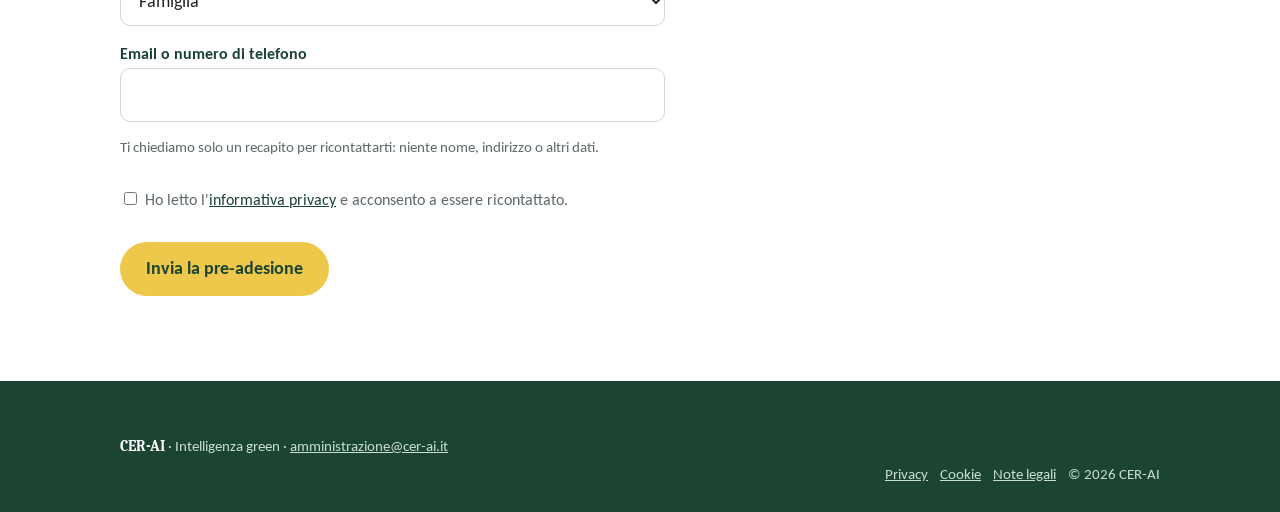
==== commit 59dc95b4: "Tolti i riferimenti all'acqua Co-Authored-By: Claude Opus 5.5 <noreply@anthropic.com> Claude-Session" ====
--- a/index.html
+++ b/index.html
@@ -4,16 +4,16 @@
 <meta charset="utf-8">
 <meta name="viewport" content="width=device-width, initial-scale=1">
 <title>CER-AI · Intelligenza green</title>
-<meta name="description" content="CER-AI · Intelligenza green: meno sprechi di energia e acqua, meno CO₂, lavoro sul territorio e intelligenza artificiale al servizio della comunità. Presto online.">
+<meta name="description" content="CER-AI · Intelligenza green: meno sprechi di energia, meno CO₂, lavoro sul territorio e intelligenza artificiale al servizio della comunità. Presto online.">
 <link rel="stylesheet" href="style.css">
 <link rel="icon" href="data:image/svg+xml,%3Csvg xmlns='http://www.w3.org/2000/svg' viewBox='0 0 64 64'%3E%3Crect width='64' height='64' rx='12' fill='%231B4433'/%3E%3Ctext x='32' y='42' font-family='Georgia' font-weight='700' font-size='26' fill='%23fff' text-anchor='middle'%3ECA%3C/text%3E%3C/svg%3E">
 </head>
 <body class="home">
 <main><div>
 <a class="brand" href="index.html"><b>CER-AI</b><span>Intelligenza green</span></a>
-<p class="teaser">Stiamo preparando un progetto che restituisce valore alla comunità: meno sprechi di energia e di acqua, meno CO₂, nuovo lavoro sul territorio. Con lo sguardo rivolto al futuro: l'intelligenza artificiale integrata nel tessuto sociale ed economico locale.</p>
+<p class="teaser">Stiamo preparando un progetto che restituisce valore alla comunità: meno sprechi di energia, meno CO₂, nuovo lavoro sul territorio. Con lo sguardo rivolto al futuro: l'intelligenza artificiale integrata nel tessuto sociale ed economico locale.</p>
 <div class="pillars">
-<div><b>Meno sprechi</b><span>energia e acqua</span></div>
+<div><b>Meno sprechi</b><span>di energia</span></div>
 <div><b>Meno CO₂</b><span>per l'ambiente</span></div>
 <div><b>Più lavoro</b><span>sul territorio</span></div>
 <div><b>AI</b><span>al servizio della comunità</span></div>
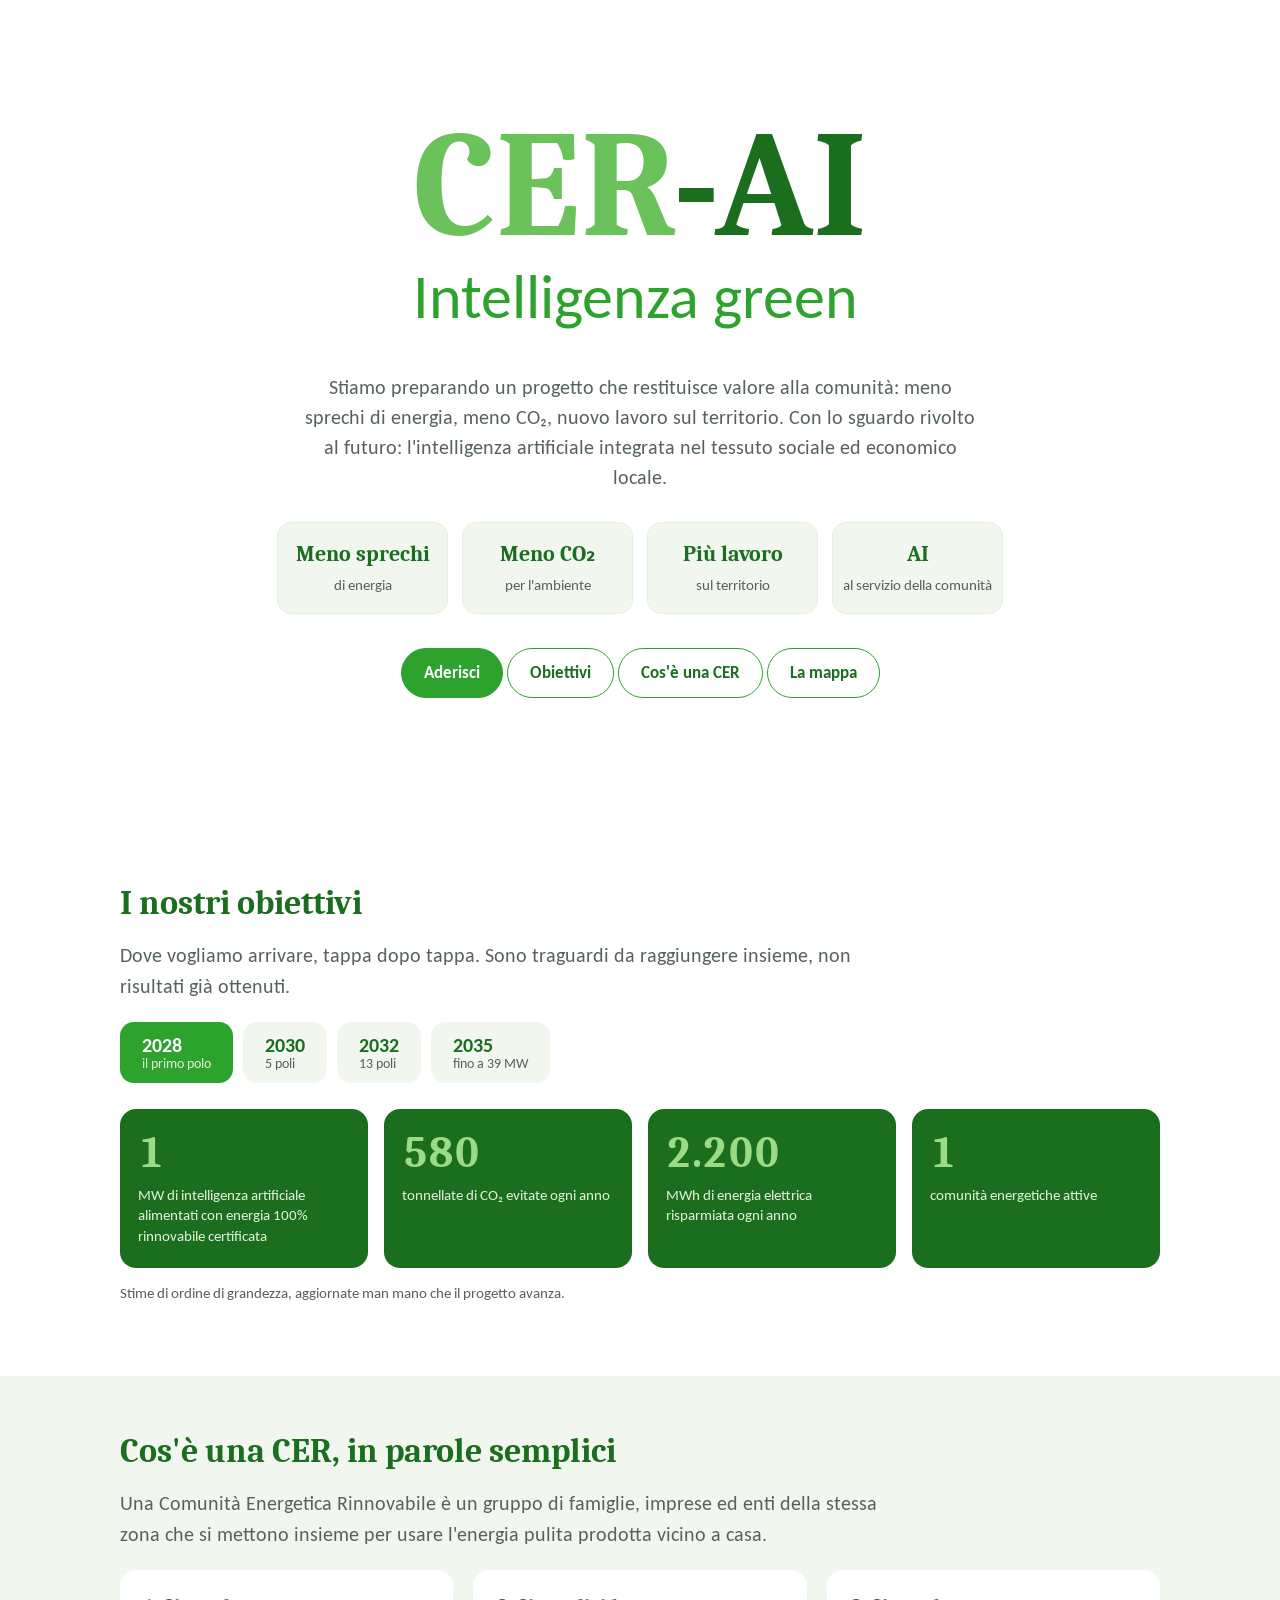
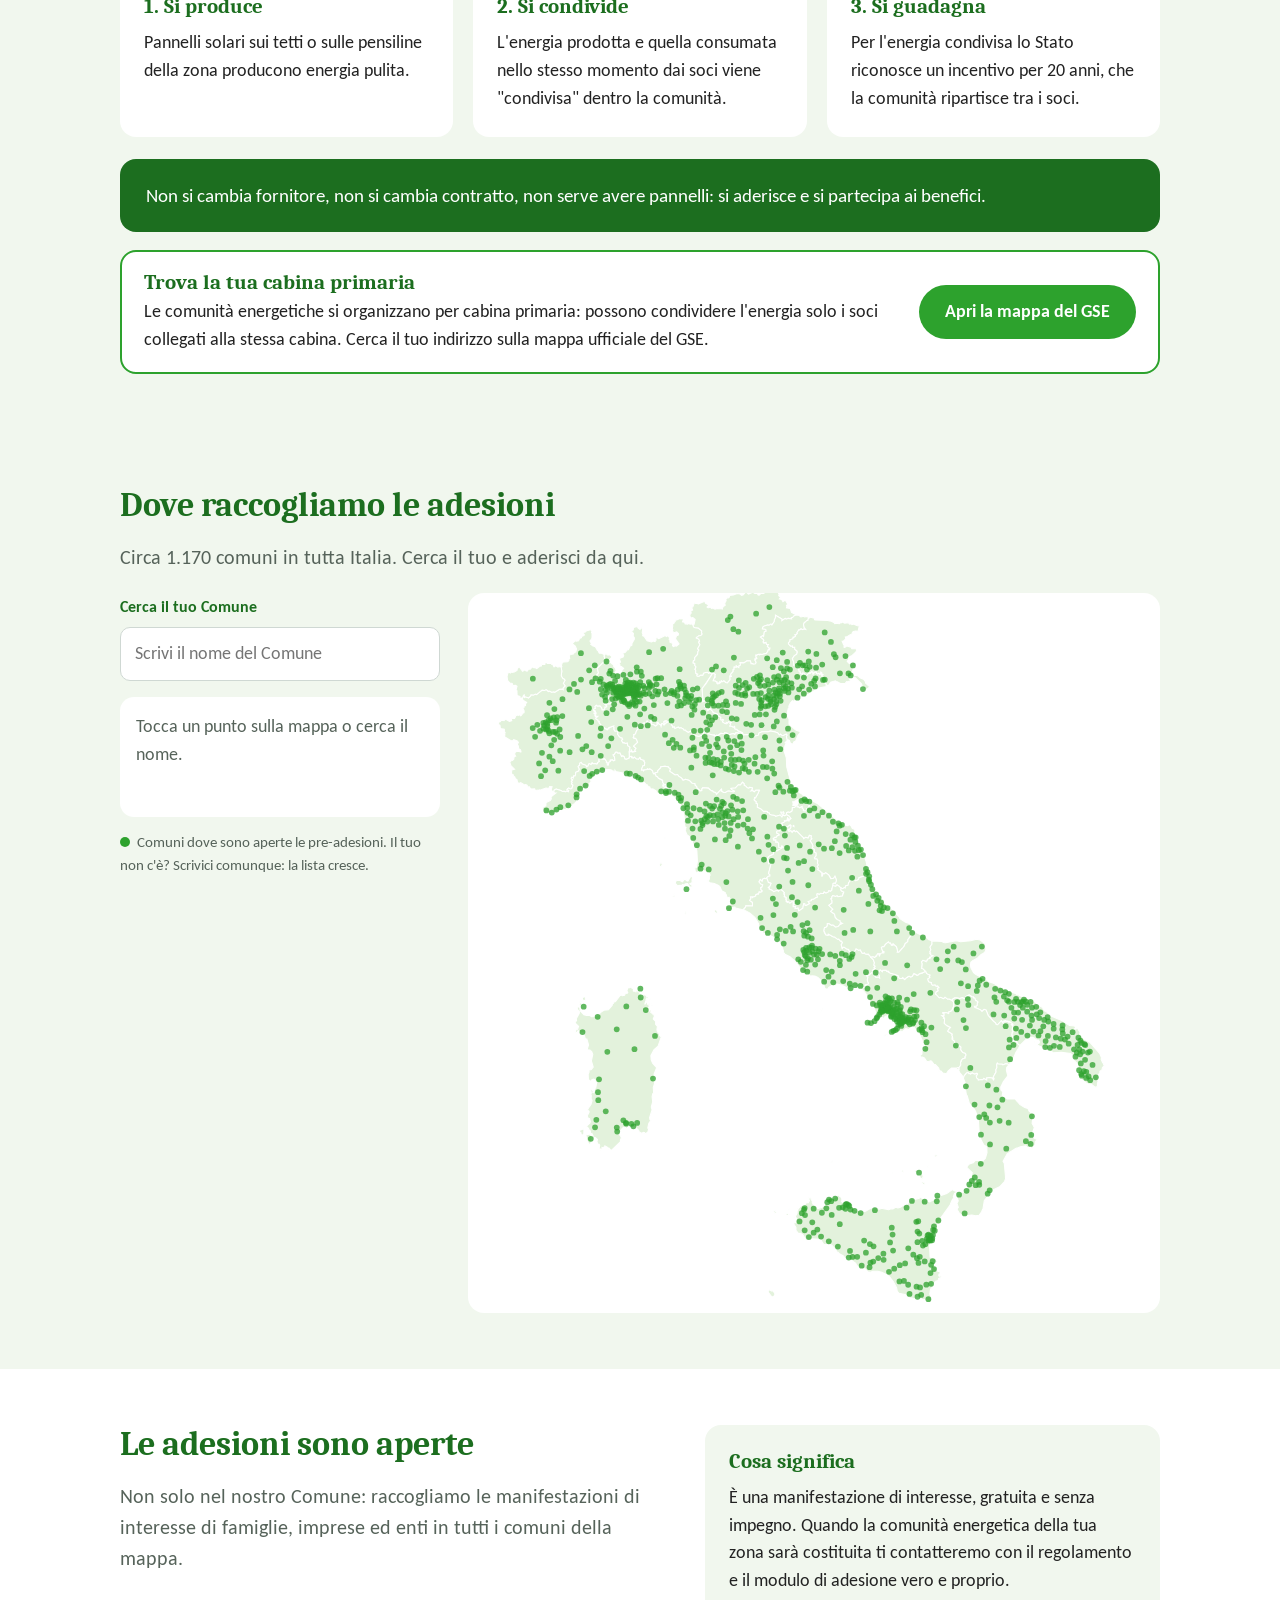
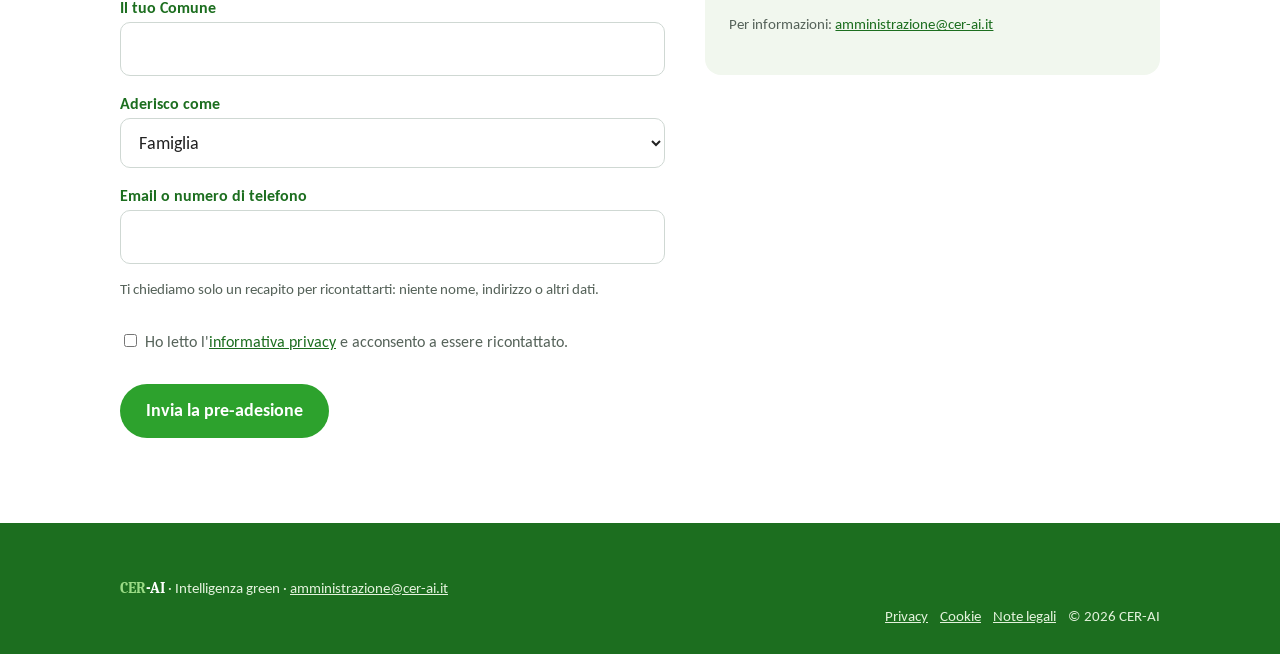
==== commit 444a675b: "Palette verde GSE, nome in due verdi, link alla mappa delle cabine primarie, CO2 prudente Co-Authore" ====
--- a/index.html
+++ b/index.html
@@ -6,11 +6,11 @@
 <title>CER-AI · Intelligenza green</title>
 <meta name="description" content="CER-AI · Intelligenza green: meno sprechi di energia, meno CO₂, lavoro sul territorio e intelligenza artificiale al servizio della comunità. Presto online.">
 <link rel="stylesheet" href="style.css">
-<link rel="icon" href="data:image/svg+xml,%3Csvg xmlns='http://www.w3.org/2000/svg' viewBox='0 0 64 64'%3E%3Crect width='64' height='64' rx='12' fill='%231B4433'/%3E%3Ctext x='32' y='42' font-family='Georgia' font-weight='700' font-size='26' fill='%23fff' text-anchor='middle'%3ECA%3C/text%3E%3C/svg%3E">
+<link rel="icon" href="data:image/svg+xml,%3Csvg xmlns='http://www.w3.org/2000/svg' viewBox='0 0 64 64'%3E%3Crect width='64' height='64' rx='12' fill='%232DA22D'/%3E%3Ctext x='32' y='42' font-family='Georgia' font-weight='700' font-size='26' fill='%23fff' text-anchor='middle'%3ECA%3C/text%3E%3C/svg%3E">
 </head>
 <body class="home">
 <main><div>
-<a class="brand" href="index.html"><b>CER-AI</b><span>Intelligenza green</span></a>
+<a class="brand" href="index.html"><b><em class="c1">CER</em><em class="c2">-AI</em></b><span>Intelligenza green</span></a>
 <p class="teaser">Stiamo preparando un progetto che restituisce valore alla comunità: meno sprechi di energia, meno CO₂, nuovo lavoro sul territorio. Con lo sguardo rivolto al futuro: l'intelligenza artificiale integrata nel tessuto sociale ed economico locale.</p>
 <div class="pillars">
 <div><b>Meno sprechi</b><span>di energia</span></div>
@@ -31,7 +31,7 @@
 </div>
 <div class="counters">
 <div class="ctr"><b data-v="1,5,13,39">1</b><span>MW di intelligenza artificiale alimentati con energia 100% rinnovabile certificata</span></div>
-<div class="ctr"><b data-v="700,3400,8800,20400">700</b><span>tonnellate di CO₂ evitate ogni anno</span></div>
+<div class="ctr"><b data-v="580,2900,7600,19100">580</b><span>tonnellate di CO₂ evitate ogni anno</span></div>
 <div class="ctr"><b data-v="2200,11200,29000,87100">2.200</b><span>MWh di energia elettrica risparmiata ogni anno</span></div>
 <div class="ctr"><b data-v="1,5,13,13">1</b><span>comunità energetiche attive</span></div>
 </div>
@@ -46,6 +46,7 @@
 <div class="card"><h3>3. Si guadagna</h3>Per l'energia condivisa lo Stato riconosce un incentivo per 20 anni, che la comunità ripartisce tra i soci.</div>
 </div>
 <div class="band">Non si cambia fornitore, non si cambia contratto, non serve avere pannelli: si aderisce e si partecipa ai benefici.</div>
+<div class="gse"><div><h3 style="margin:0 0 4px">Trova la tua cabina primaria</h3>Le comunità energetiche si organizzano per cabina primaria: possono condividere l'energia solo i soci collegati alla stessa cabina. Cerca il tuo indirizzo sulla mappa ufficiale del GSE.</div><a class="btn" href="https://www.gse.it/servizi-per-te/autoconsumo/mappa-interattiva-delle-cabine-primarie" target="_blank" rel="noopener">Apri la mappa del GSE</a></div>
 </div></section>
 <section id="mappa" class="alt"><div class="wrap">
 <h2 style="margin-top:0">Dove raccogliamo le adesioni</h2>
@@ -78,7 +79,7 @@
 <div><div class="card"><h3>Cosa significa</h3><p>È una manifestazione di interesse, gratuita e senza impegno. Quando la comunità energetica della tua zona sarà costituita ti contatteremo con il regolamento e il modulo di adesione vero e proprio.</p><p class="small">Per informazioni: <a href="mailto:amministrazione@cer-ai.it">amministrazione@cer-ai.it</a></p></div></div>
 </div></section>
 <footer><div class="wrap">
-<div><b style="color:#fff;font-family:Caladea,Georgia,serif">CER-AI</b> · Intelligenza green · <a href="mailto:amministrazione@cer-ai.it">amministrazione@cer-ai.it</a></div>
+<div><b class="fname"><em class="c1">CER</em><em class="c2">-AI</em></b> · Intelligenza green · <a href="mailto:amministrazione@cer-ai.it">amministrazione@cer-ai.it</a></div>
 <nav><a href="privacy.html">Privacy</a> <a href="cookie.html">Cookie</a> <a href="note-legali.html">Note legali</a><span>© 2026 CER-AI</span></nav>
 </div></footer>
 <script src="mappa.js" defer></script></body>
--- a/style.css
+++ b/style.css
@@ -1,7 +1,7 @@
 @font-face{font-family:Caladea;src:url(fonts/Caladea-Bold.ttf) format("truetype");font-weight:700;font-display:swap}
 @font-face{font-family:Carlito;src:url(fonts/Carlito-Regular.ttf) format("truetype");font-weight:400;font-display:swap}
 @font-face{font-family:Carlito;src:url(fonts/Carlito-Bold.ttf) format("truetype");font-weight:700;font-display:swap}
-:root{--verde:#1B4433;--verde-medio:#52796E;--giallo:#EDC84A;--crema:#F3F0EA;--chiaro:#C9DED3;--ink:#222;--grigio:#5f6b66}
+:root{--verde:#2DA22D;--verde-scuro:#1C6E1F;--verde-chiaro:#6BC25A;--verde-medio:#2DA22D;--giallo:#2DA22D;--crema:#F1F7EE;--chiaro:#E3F2DC;--ink:#222;--grigio:#56635a}
 *{box-sizing:border-box}
 html{scroll-behavior:smooth}
 body{margin:0;background:#fff;color:var(--ink);font-family:Carlito,"Segoe UI",Arial,sans-serif;font-size:18px;line-height:1.55;min-height:100vh;display:flex;flex-direction:column}
@@ -124,3 +124,46 @@
 .ctr b{display:block;font-family:Caladea,Georgia,serif;font-size:clamp(30px,3.4vw,44px);color:var(--giallo);line-height:1.05;font-variant-numeric:tabular-nums}
 .ctr span{display:block;margin-top:8px;font-size:15px;line-height:1.35}
 @media (max-width:860px){.counters{grid-template-columns:repeat(2,1fr)}}
+
+/* palette GSE: nome in due verdi */
+.brand em,.fname em{font-style:normal}
+.c1{color:var(--verde-chiaro)}
+.c2{color:var(--verde-scuro)}
+.brand b{color:var(--verde-scuro)}
+.brand span{color:var(--verde)}
+h1,h2,h3{color:var(--verde-scuro)}
+a{color:var(--verde-scuro)}
+.home main{background:#fff;color:var(--ink)}
+.home .teaser{color:var(--grigio)}
+.home .pillars div{border:1.5px solid var(--chiaro);background:var(--crema)}
+.home .pillars b{color:var(--verde-scuro)}
+.home .pillars span{color:var(--grigio)}
+.pill{border-color:var(--verde);color:var(--verde-scuro)}
+.pill:hover,.pill.on{background:var(--verde);border-color:var(--verde);color:#fff}
+.btn{background:var(--verde);color:#fff}
+.btn:hover{background:var(--verde-scuro)}
+header.top{background:#fff;border-bottom:3px solid var(--verde)}
+header.top nav a{color:var(--verde-scuro)}
+.hero{background:var(--verde);color:#fff}
+.hero h1{color:#fff}
+.hero .tag{color:#E3F2DC}
+.band{background:var(--verde-scuro)}
+footer{background:var(--verde-scuro);color:#E3F2DC}
+footer a{color:#E3F2DC}
+footer a:hover{color:#fff}
+.fname{font-family:Caladea,Georgia,serif}
+.fname .c1{color:#9BDB86}.fname .c2{color:#fff}
+.tappe button{color:var(--verde-scuro)}
+.tappe button.on{background:var(--verde);color:#fff}
+.tappe button.on span{color:#E3F2DC}
+.ctr{background:var(--verde-scuro);color:#E3F2DC}
+.ctr b{color:#9BDB86}
+.esito b{color:var(--verde-scuro)}
+#italia .reg{fill:#E3F2DC}
+#italia .pt{fill:var(--verde)}
+#italia .pt:hover{fill:var(--verde-scuro)}
+#italia .pt.on{fill:#FFD54A;stroke:var(--verde-scuro)}
+label{color:var(--verde-scuro)}
+.gse{display:flex;gap:20px;align-items:center;justify-content:space-between;background:#fff;border:2px solid var(--verde);border-radius:16px;padding:18px 22px;margin-top:18px}
+@media (max-width:860px){.gse{flex-direction:column;align-items:flex-start}}
+.gse .btn{white-space:nowrap;flex:none}
